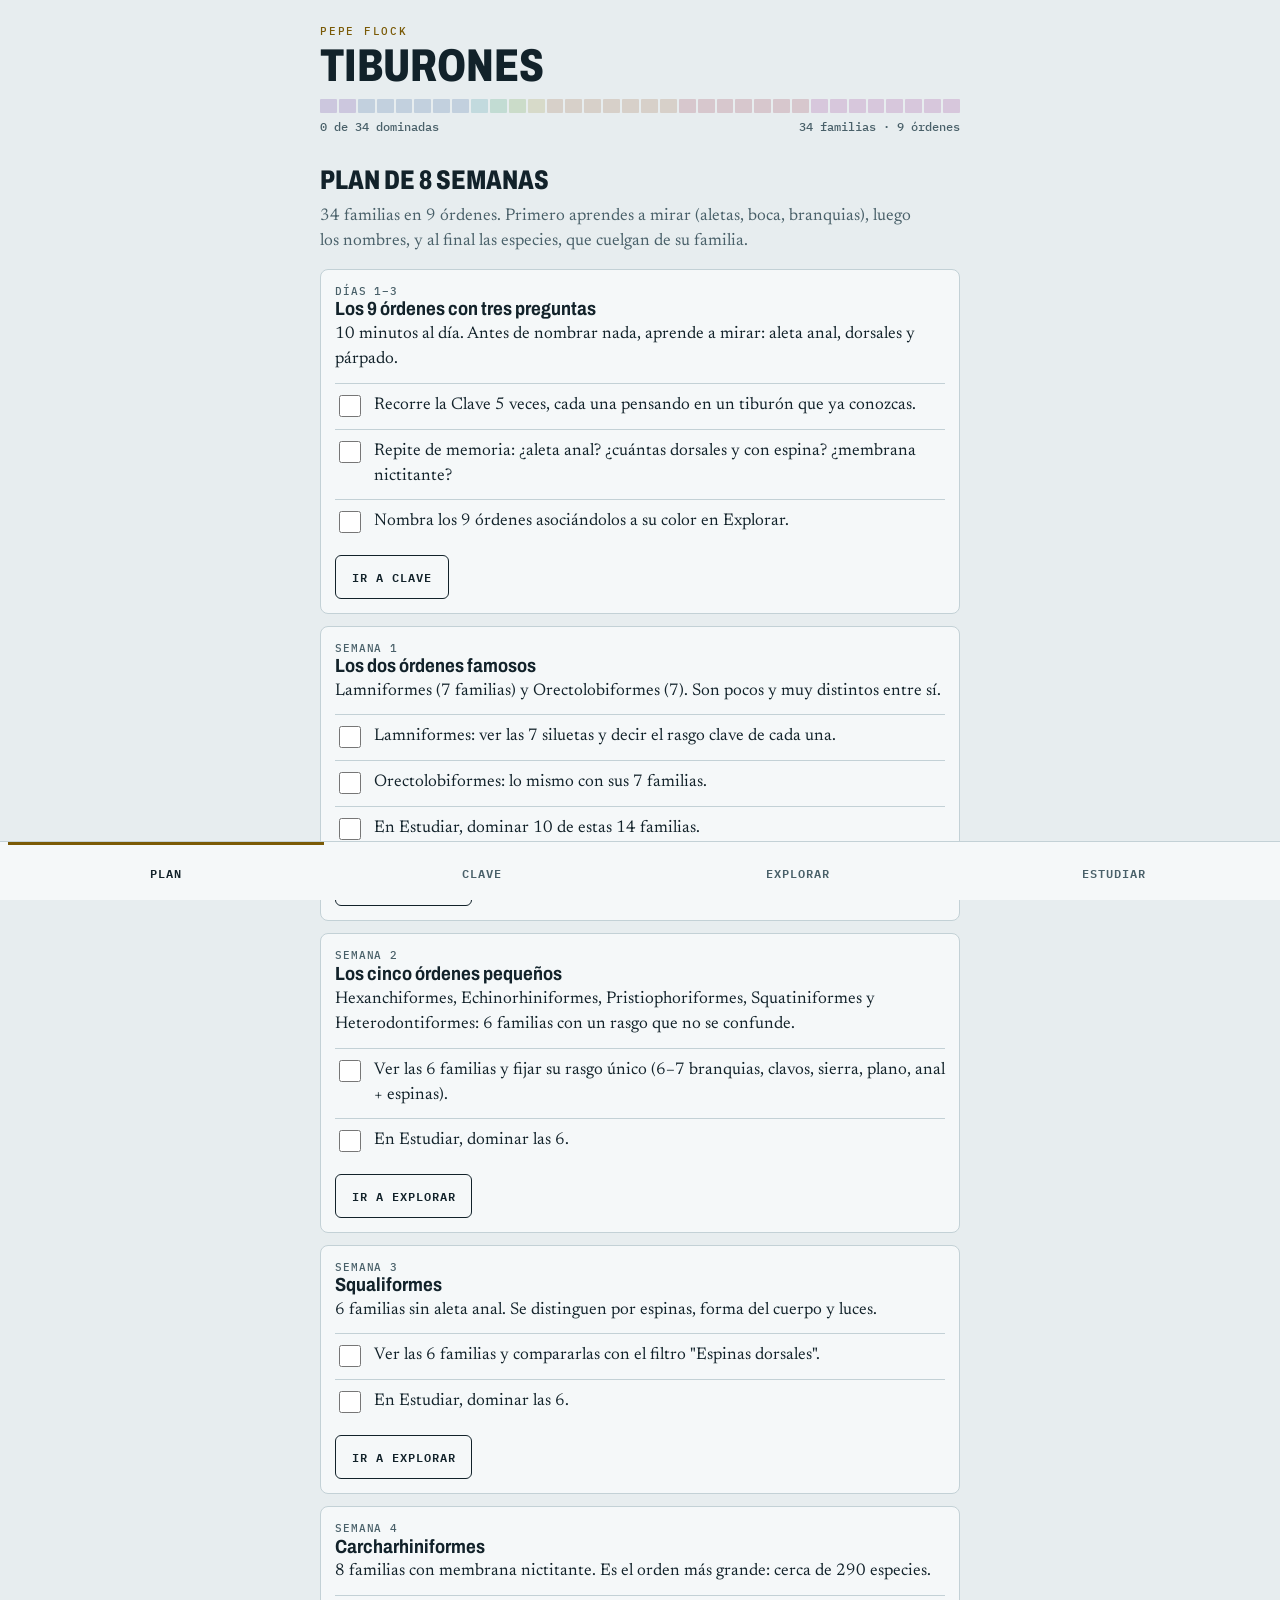
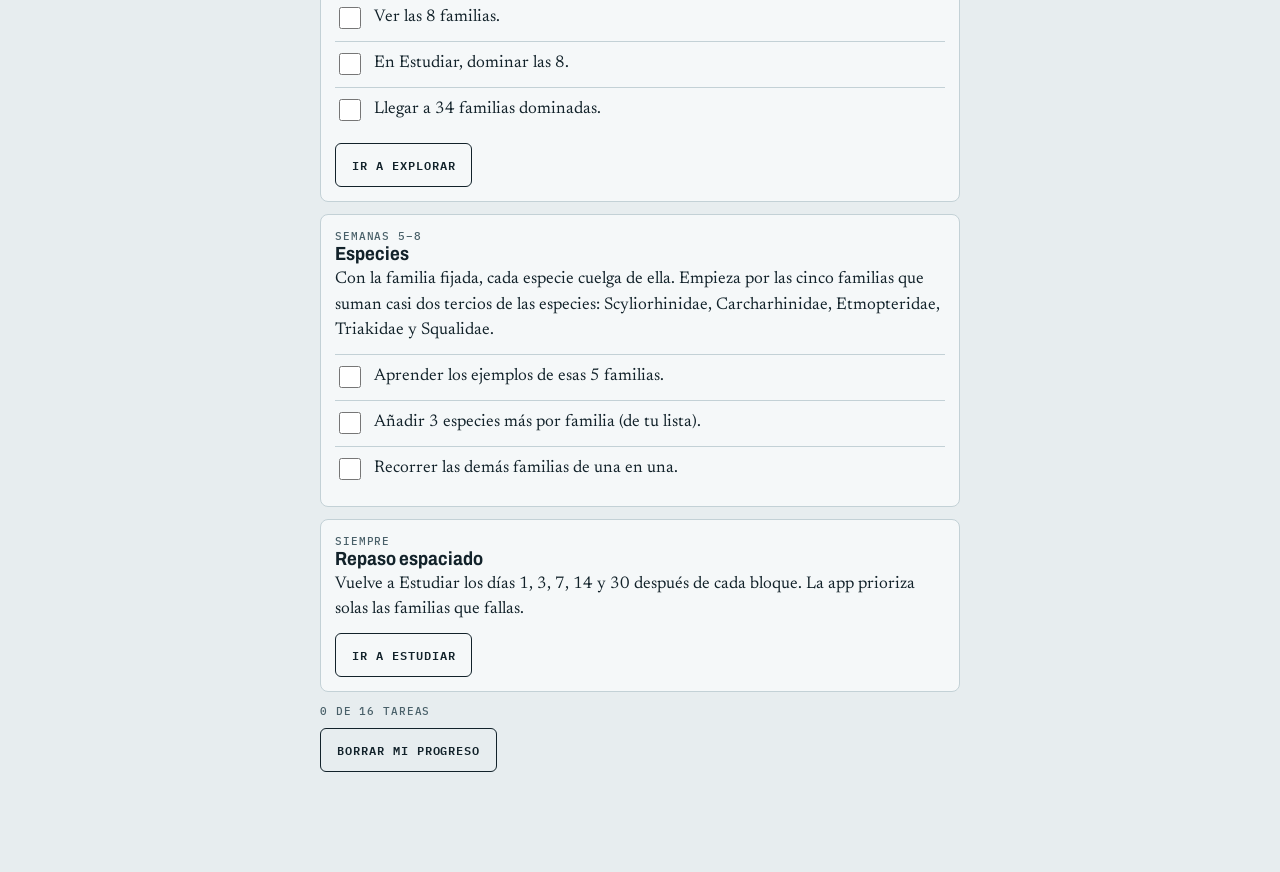
==== index.html @ b7507524 "Tiburones: estructura multiarchivo y PWA Co-Authored-By: Claude Sonnet 5.5 <noreply@anthropic.com>" ====
<!doctype html>
<html lang="es">
<head>
<meta charset="utf-8">
<meta name="viewport" content="width=device-width,initial-scale=1,viewport-fit=cover">
<meta name="theme-color" content="#12222A">
<title>Pepe Flock: Tiburones</title>
<link rel="manifest" href="manifest.webmanifest">
<link rel="icon" href="img/icon.svg" type="image/svg+xml">
<link rel="apple-touch-icon" href="img/icon.svg">
<link rel="stylesheet" href="https://fonts.googleapis.com/css2?family=Archivo:wdth,wght@75..125,600..900&family=Newsreader:ital,opsz,wght@0,6..72,400..600;1,6..72,400..600&family=IBM+Plex+Mono:wght@400;500&display=swap">
<link rel="stylesheet" href="css/app.css">
</head>
<body>
<div class="wrap">
  <header class="top">
    <div class="kick">Pepe Flock</div>
    <h1>Tiburones</h1>
    <div class="strip" id="strip" aria-hidden="true"></div>
    <div class="prog"><span id="pc"></span><span>34 familias · 9 órdenes</span></div>
  </header>
  <main>
    <section id="v-plan"></section>
    <section id="v-clave" hidden></section>
    <section id="v-explorar" hidden></section>
    <section id="v-estudiar" hidden></section>
  </main>
</div>
<nav id="tabs" aria-label="Secciones">
  <button data-v="plan">Plan</button>
  <button data-v="clave">Clave</button>
  <button data-v="explorar">Explorar</button>
  <button data-v="estudiar">Estudiar</button>
</nav>
<script src="js/data.js"></script>
<script src="js/sil.js"></script>
<script src="js/app.js"></script>
<script>if('serviceWorker' in navigator)addEventListener('load',()=>navigator.serviceWorker.register('sw.js').catch(()=>{}));</script>
</body>
</html>
---- css/app.css ----
/* Concepto: lámina de naturalista. Gris pizarra azulado, rótulos condensados de museo, dorado solo para espinas y etiquetas.
   Cada orden tiene su color: el árbol se aprende por color antes que por nombre. */
:root{
  --bg:#E7EDEF; --card:#F5F8F9; --ink:#12222A; --mute:#496069; --line:#C3D1D6;
  --gild:#7A5A06; --ok:#1B6E45; --bad:#A92E1C; --eye:#E7EDEF;
  --os:50%; --ol:40%;
  --f-disp:'Archivo','Arial Narrow',Arial,sans-serif;
  --f-body:'Newsreader',Georgia,serif;
  --f-mono:'IBM Plex Mono',ui-monospace,Menlo,monospace;
}
@media (prefers-color-scheme:dark){
  :root:not([data-theme="light"]){
    --bg:#0A1418; --card:#111E24; --ink:#E2ECEF; --mute:#8EA6AE; --line:#223941;
    --gild:#E3BC55; --ok:#5CC48C; --bad:#FF8D7A; --eye:#0A1418; --os:55%; --ol:66%; color-scheme:dark;
  }
}
:root[data-theme="dark"]{
  --bg:#0A1418; --card:#111E24; --ink:#E2ECEF; --mute:#8EA6AE; --line:#223941;
  --gild:#E3BC55; --ok:#5CC48C; --bad:#FF8D7A; --eye:#0A1418; --os:55%; --ol:66%; color-scheme:dark;
}
*{box-sizing:border-box}
body{background:var(--bg);color:var(--ink);font:17px/1.5 var(--f-body);
  padding-left:max(16px,env(safe-area-inset-left,0px));padding-right:max(16px,env(safe-area-inset-right,0px));
  padding-top:0;padding-bottom:92px}
.wrap{max-width:640px;margin-inline:auto}
.oc{--oc:hsl(var(--h) var(--os) var(--ol))}
.top{padding-block:18px 10px}
.kick{font:500 11px/1 var(--f-mono);letter-spacing:.16em;text-transform:uppercase;color:var(--gild)}
h1{font:800 46px/.92 var(--f-disp);font-stretch:75%;text-transform:uppercase;margin:8px 0 12px}
.strip{display:grid;grid-template-columns:repeat(34,1fr);gap:2px;height:14px}
.strip i{background:var(--oc);border-radius:1px}
.prog{display:flex;justify-content:space-between;gap:8px;margin-top:7px;font:500 12px/1.2 var(--f-mono);color:var(--mute)}
h2{font:800 27px/1 var(--f-disp);font-stretch:75%;text-transform:uppercase;margin:22px 0 10px;text-wrap:balance}
h3{font:700 19px/1.15 var(--f-disp);font-stretch:85%;margin:0 0 2px}
p{margin:0 0 10px}
.lede{color:var(--mute);max-width:60ch;margin:0 0 14px}
.mono{font:500 11px/1.3 var(--f-mono);letter-spacing:.08em;text-transform:uppercase;color:var(--mute)}
.la{font-style:italic;color:var(--mute)}
.card{background:var(--card);border:1px solid var(--line);border-radius:8px;padding:14px;margin-bottom:12px}
.row{display:flex;gap:8px;flex-wrap:wrap;align-items:center}
.btn{min-height:44px;padding:0 16px;border:1px solid var(--ink);background:transparent;color:var(--ink);
  font:600 12px/1 var(--f-mono);letter-spacing:.08em;text-transform:uppercase;border-radius:6px;cursor:pointer}
.btn.pri{background:var(--ink);color:var(--bg)}
.chip{min-height:38px;padding:0 11px;border:1px solid var(--line);border-radius:4px;background:transparent;color:var(--ink);
  font:500 12px/1 var(--f-mono);cursor:pointer}
.chip[aria-pressed="true"]{background:var(--ink);color:var(--bg);border-color:var(--ink)}
.tag{font:500 11px/1 var(--f-mono);padding:5px 7px;border:1px solid var(--line);border-radius:3px;color:var(--mute)}
button:focus-visible,summary:focus-visible,input:focus-visible{outline:2px solid var(--gild);outline-offset:2px}
.sil{display:block;width:100%;height:auto;--fin2:color-mix(in srgb,var(--oc) 66%,var(--ink))}
.neutral{--oc:var(--mute)}
.sw{width:100px;flex:none}
details{border-top:1px solid var(--line)}
summary{list-style:none;cursor:pointer;display:flex;gap:12px;align-items:center;min-height:56px;padding:10px 0}
summary::-webkit-details-marker{display:none}
summary::after{content:"+";margin-left:auto;font:500 20px var(--f-mono);color:var(--mute)}
details[open]>summary::after{content:"–"}
summary>div{min-width:0}
.dot{width:14px;height:14px;border-radius:2px;background:var(--oc);flex:none}
.ob{padding:0 0 10px}
.fb{padding:0 0 16px}
.fb ul{margin:8px 0;padding-left:20px}
.hook{font-style:italic;margin:8px 0}
.ej{margin:8px 0 0;padding:0;list-style:none}
.ej li{padding:3px 0}
.phase .task{display:flex;gap:10px;align-items:flex-start;min-height:44px;padding:9px 0;border-top:1px solid var(--line)}
.task input{width:22px;height:22px;flex:none;margin-top:2px;accent-color:var(--ink)}
.crumbs{display:flex;gap:6px;flex-wrap:wrap;margin:0 0 12px}
.q{font-size:20px;line-height:1.3;margin:0 0 14px}
.opt{display:block;width:100%;text-align:left;padding:12px 14px;margin-bottom:8px;border:1px solid var(--line);border-radius:6px;
  background:var(--card);color:var(--ink);font:inherit;cursor:pointer}
.opt small{display:block;color:var(--mute);font-style:italic;font-size:14px}
.opt.ok{border:2px solid var(--ok)}.opt.ok::before{content:"✓ ";color:var(--ok);font-weight:700}
.opt.bad{border:2px solid var(--bad)}.opt.bad::before{content:"✗ ";color:var(--bad);font-weight:700}
.opt:disabled{cursor:default}
.minis{display:grid;grid-template-columns:repeat(auto-fill,minmax(110px,1fr));gap:8px;margin:12px 0}
.minis figure{margin:0;font-size:13px;line-height:1.2}
.legend{display:grid;grid-template-columns:1fr 1fr;gap:6px 14px;font-size:14px;color:var(--mute);margin:6px 0 0}
nav{position:fixed;left:0;right:0;bottom:0;z-index:20;background:var(--card);border-top:1px solid var(--line);
  display:grid;grid-template-columns:repeat(4,1fr);
  padding:0 max(8px,env(safe-area-inset-right,0px)) env(safe-area-inset-bottom,0px) max(8px,env(safe-area-inset-left,0px))}
nav button{min-height:58px;border:0;border-top:3px solid transparent;background:transparent;color:var(--mute);
  font:600 12px/1 var(--f-mono);letter-spacing:.08em;text-transform:uppercase;cursor:pointer}
nav button[aria-current="page"]{color:var(--ink);border-top-color:var(--gild)}
@media (prefers-reduced-motion:no-preference){section{animation:in .18s ease-out}@keyframes in{from{opacity:.4}to{opacity:1}}}
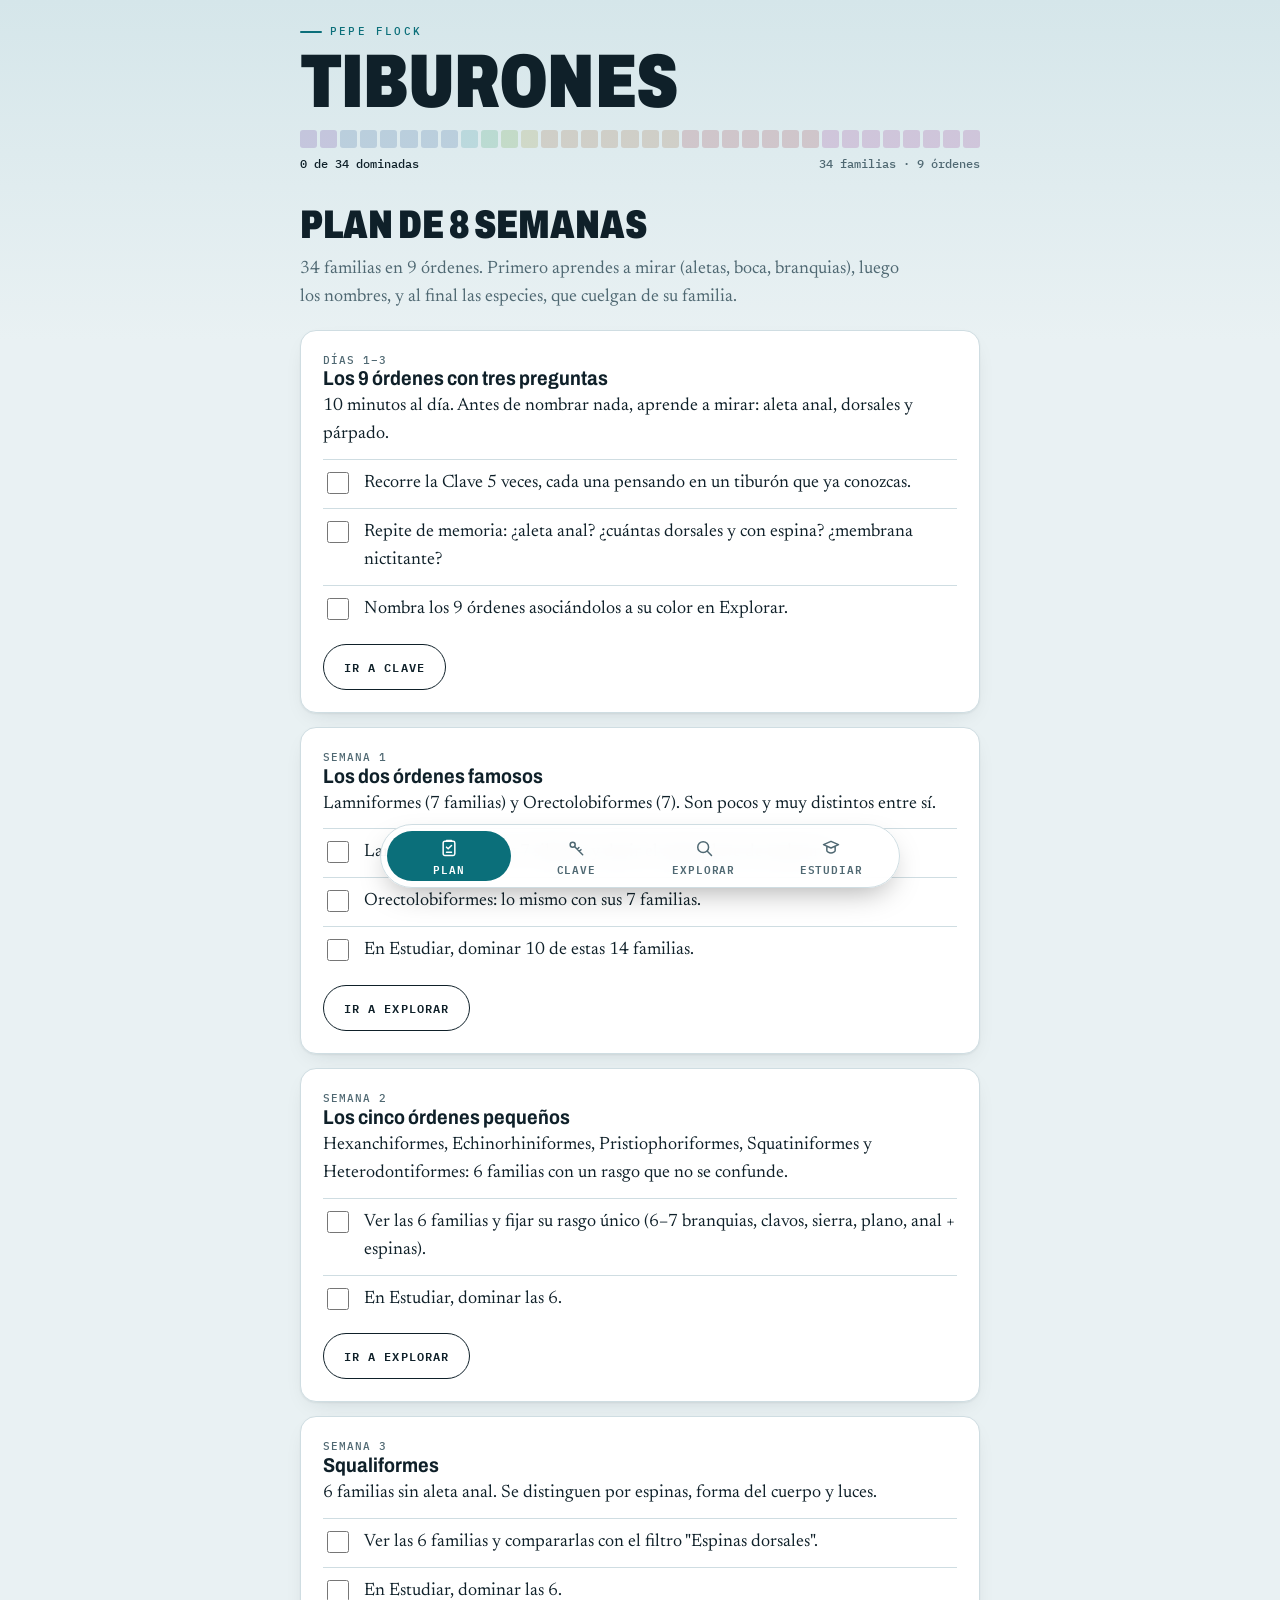
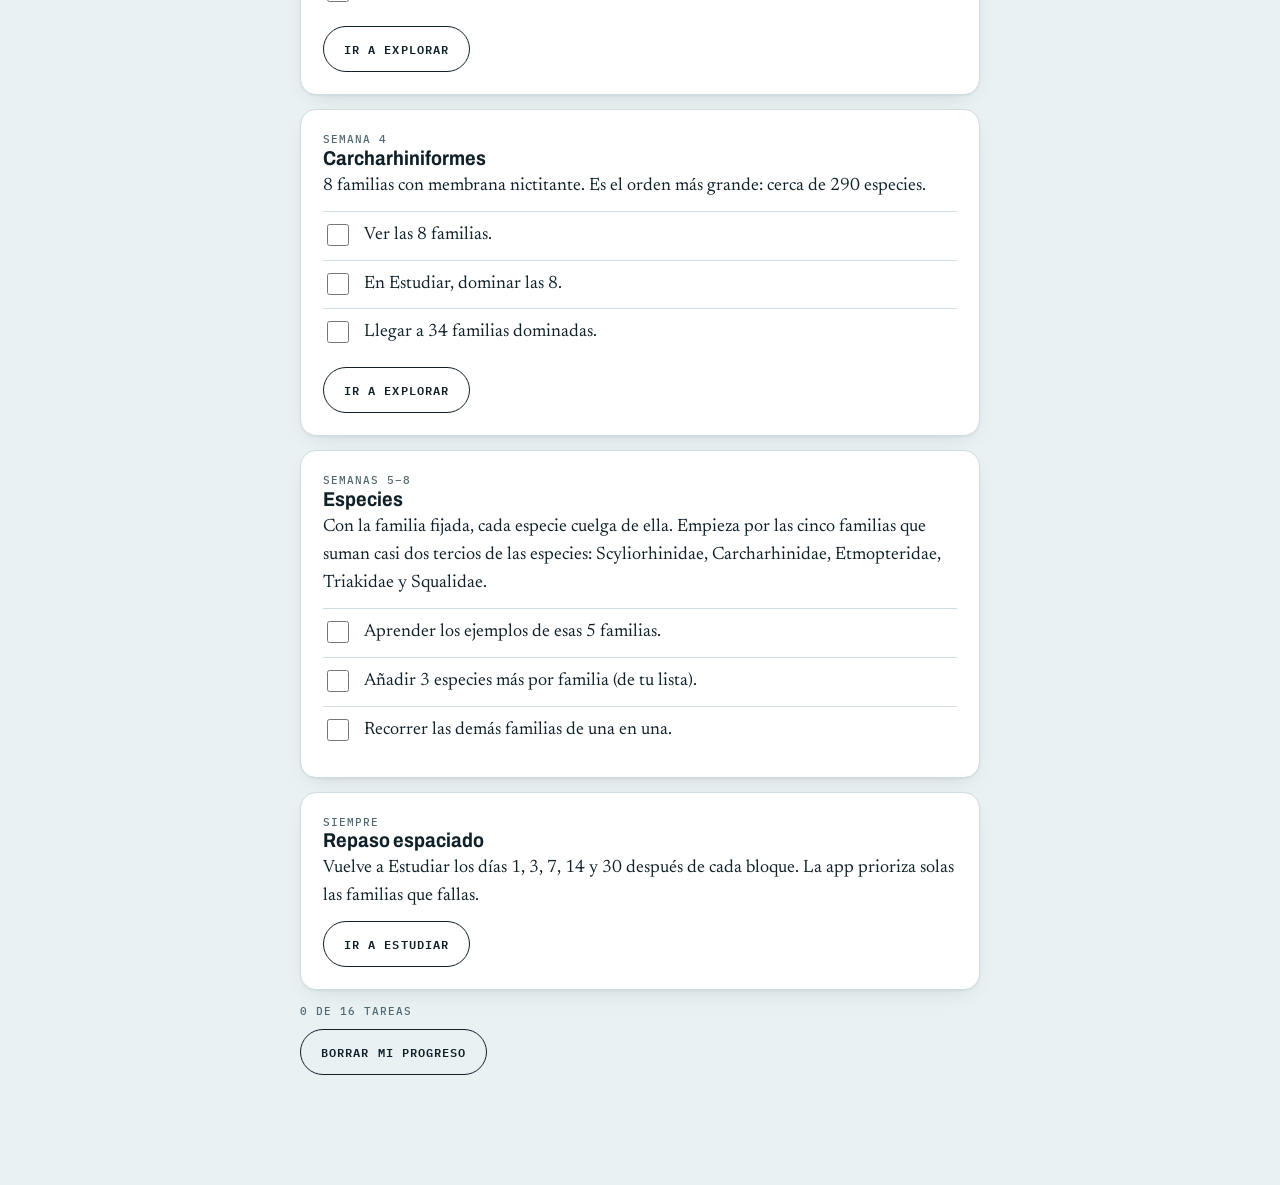
==== commit 428b9726: "Rediseño: tarjetas por orden, navegación flotante con iconos, botones redondeados Co-Authored-By: Cl" ====
--- a/index.html
+++ b/index.html
@@ -27,10 +27,10 @@
   </main>
 </div>
 <nav id="tabs" aria-label="Secciones">
-  <button data-v="plan">Plan</button>
-  <button data-v="clave">Clave</button>
-  <button data-v="explorar">Explorar</button>
-  <button data-v="estudiar">Estudiar</button>
+  <button data-v="plan"><svg viewBox="0 0 24 24" aria-hidden="true"><rect x="5" y="4" width="14" height="17" rx="2"/><path d="M9 4v-1h6v1M9 11l2 2 4-4M9 17h6"/></svg>Plan</button>
+  <button data-v="clave"><svg viewBox="0 0 24 24" aria-hidden="true"><circle cx="8" cy="8" r="3"/><path d="M10.5 10.5L20 20M16 16l2-2M13.5 13.5l2-2"/></svg>Clave</button>
+  <button data-v="explorar"><svg viewBox="0 0 24 24" aria-hidden="true"><circle cx="11" cy="11" r="6.5"/><path d="M16 16l5 5"/></svg>Explorar</button>
+  <button data-v="estudiar"><svg viewBox="0 0 24 24" aria-hidden="true"><path d="M3 8l9-4 9 4-9 4-9-4zM7 10.5V15c0 1.5 2.5 3 5 3s5-1.500 5-3v-4.500"/></svg>Estudiar</button>
 </nav>
 <script src="js/data.js"></script>
 <script src="js/sil.js"></script>
--- a/css/app.css
+++ b/css/app.css
@@ -1,84 +1,118 @@
-/* Concepto: lámina de naturalista. Gris pizarra azulado, rótulos condensados de museo, dorado solo para espinas y etiquetas.
-   Cada orden tiene su color: el árbol se aprende por color antes que por nombre. */
+/* Concepto: atlas de naturalista + zonas de profundidad del océano.
+   Cada orden tiene su color (--h): el árbol se aprende por color antes que por nombre. */
 :root{
-  --bg:#E7EDEF; --card:#F5F8F9; --ink:#12222A; --mute:#496069; --line:#C3D1D6;
-  --gild:#7A5A06; --ok:#1B6E45; --bad:#A92E1C; --eye:#E7EDEF;
-  --os:50%; --ol:40%;
+  --bg:#E9F1F3; --bg2:#D5E6EA; --card:#FFFFFF; --ink:#0F2029; --mute:#4F6872; --line:#CFDDE2;
+  --acc:#0B6F7A; --acc-ink:#FFFFFF; --gild:#8A6508; --ok:#16744A; --bad:#B0301E; --eye:#E9F1F3;
+  --shadow:0 1px 2px rgba(15,32,41,.06),0 8px 24px -12px rgba(15,32,41,.18);
+  --os:52%; --ol:40%; --r:16px;
   --f-disp:'Archivo','Arial Narrow',Arial,sans-serif;
   --f-body:'Newsreader',Georgia,serif;
   --f-mono:'IBM Plex Mono',ui-monospace,Menlo,monospace;
 }
 @media (prefers-color-scheme:dark){
   :root:not([data-theme="light"]){
-    --bg:#0A1418; --card:#111E24; --ink:#E2ECEF; --mute:#8EA6AE; --line:#223941;
-    --gild:#E3BC55; --ok:#5CC48C; --bad:#FF8D7A; --eye:#0A1418; --os:55%; --ol:66%; color-scheme:dark;
+    --bg:#06121A; --bg2:#0B2430; --card:#0F1E27; --ink:#E6F0F3; --mute:#92AAB3; --line:#1E3744;
+    --acc:#4FC3CF; --acc-ink:#04141A; --gild:#E3BC55; --ok:#5CC48C; --bad:#FF8D7A; --eye:#06121A;
+    --shadow:0 1px 0 rgba(255,255,255,.03) inset,0 10px 28px -14px rgba(0,0,0,.7); --os:58%; --ol:64%; color-scheme:dark;
   }
 }
 :root[data-theme="dark"]{
-  --bg:#0A1418; --card:#111E24; --ink:#E2ECEF; --mute:#8EA6AE; --line:#223941;
-  --gild:#E3BC55; --ok:#5CC48C; --bad:#FF8D7A; --eye:#0A1418; --os:55%; --ol:66%; color-scheme:dark;
+  --bg:#06121A; --bg2:#0B2430; --card:#0F1E27; --ink:#E6F0F3; --mute:#92AAB3; --line:#1E3744;
+  --acc:#4FC3CF; --acc-ink:#04141A; --gild:#E3BC55; --ok:#5CC48C; --bad:#FF8D7A; --eye:#06121A;
+  --shadow:0 1px 0 rgba(255,255,255,.03) inset,0 10px 28px -14px rgba(0,0,0,.7); --os:58%; --ol:64%; color-scheme:dark;
 }
 *{box-sizing:border-box}
-body{background:var(--bg);color:var(--ink);font:17px/1.5 var(--f-body);
+html{-webkit-text-size-adjust:100%}
+body{margin:0;background:var(--bg) linear-gradient(180deg,var(--bg2) 0,var(--bg) 340px) no-repeat;color:var(--ink);font:17px/1.55 var(--f-body);
   padding-left:max(16px,env(safe-area-inset-left,0px));padding-right:max(16px,env(safe-area-inset-right,0px));
-  padding-top:0;padding-bottom:92px}
-.wrap{max-width:640px;margin-inline:auto}
+  padding-top:env(safe-area-inset-top,0px);padding-bottom:110px;min-height:100vh}
+.wrap{max-width:680px;margin-inline:auto}
 .oc{--oc:hsl(var(--h) var(--os) var(--ol))}
-.top{padding-block:18px 10px}
-.kick{font:500 11px/1 var(--f-mono);letter-spacing:.16em;text-transform:uppercase;color:var(--gild)}
-h1{font:800 46px/.92 var(--f-disp);font-stretch:75%;text-transform:uppercase;margin:8px 0 12px}
-.strip{display:grid;grid-template-columns:repeat(34,1fr);gap:2px;height:14px}
-.strip i{background:var(--oc);border-radius:1px}
-.prog{display:flex;justify-content:space-between;gap:8px;margin-top:7px;font:500 12px/1.2 var(--f-mono);color:var(--mute)}
-h2{font:800 27px/1 var(--f-disp);font-stretch:75%;text-transform:uppercase;margin:22px 0 10px;text-wrap:balance}
-h3{font:700 19px/1.15 var(--f-disp);font-stretch:85%;margin:0 0 2px}
+
+/* cabecera */
+.top{padding-block:26px 8px;position:relative}
+.kick{font:500 11px/1 var(--f-mono);letter-spacing:.2em;text-transform:uppercase;color:var(--acc);display:flex;align-items:center;gap:8px}
+.kick::before{content:"";width:22px;height:2px;background:var(--acc);border-radius:2px}
+h1{font:900 clamp(48px,14vw,76px)/.86 var(--f-disp);font-stretch:75%;text-transform:uppercase;letter-spacing:-.01em;margin:12px 0 16px}
+.strip{display:grid;grid-template-columns:repeat(34,1fr);gap:3px;height:18px}
+.strip i{background:var(--oc);border-radius:3px;transition:opacity .3s}
+.prog{display:flex;justify-content:space-between;gap:8px;margin-top:9px;font:500 12px/1.2 var(--f-mono);color:var(--mute)}
+.prog span:first-child{color:var(--ink);font-weight:500}
+
+/* tipografía */
+h2{font:900 clamp(30px,8vw,40px)/.95 var(--f-disp);font-stretch:75%;text-transform:uppercase;margin:26px 0 12px;text-wrap:balance}
+h3{font:700 20px/1.15 var(--f-disp);font-stretch:88%;margin:0 0 3px}
 p{margin:0 0 10px}
-.lede{color:var(--mute);max-width:60ch;margin:0 0 14px}
-.mono{font:500 11px/1.3 var(--f-mono);letter-spacing:.08em;text-transform:uppercase;color:var(--mute)}
+.lede{color:var(--mute);max-width:60ch;margin:0 0 18px;font-size:18px}
+.mono{font:500 11px/1.35 var(--f-mono);letter-spacing:.09em;text-transform:uppercase;color:var(--mute)}
 .la{font-style:italic;color:var(--mute)}
-.card{background:var(--card);border:1px solid var(--line);border-radius:8px;padding:14px;margin-bottom:12px}
-.row{display:flex;gap:8px;flex-wrap:wrap;align-items:center}
-.btn{min-height:44px;padding:0 16px;border:1px solid var(--ink);background:transparent;color:var(--ink);
-  font:600 12px/1 var(--f-mono);letter-spacing:.08em;text-transform:uppercase;border-radius:6px;cursor:pointer}
-.btn.pri{background:var(--ink);color:var(--bg)}
-.chip{min-height:38px;padding:0 11px;border:1px solid var(--line);border-radius:4px;background:transparent;color:var(--ink);
-  font:500 12px/1 var(--f-mono);cursor:pointer}
-.chip[aria-pressed="true"]{background:var(--ink);color:var(--bg);border-color:var(--ink)}
-.tag{font:500 11px/1 var(--f-mono);padding:5px 7px;border:1px solid var(--line);border-radius:3px;color:var(--mute)}
-button:focus-visible,summary:focus-visible,input:focus-visible{outline:2px solid var(--gild);outline-offset:2px}
+
+/* tarjetas */
+.card{background:var(--card);border:1px solid var(--line);border-radius:var(--r);padding:18px;margin-bottom:14px;box-shadow:var(--shadow)}
+.card.oc{border-left:6px solid var(--oc)}
+.row{display:flex;gap:10px;flex-wrap:wrap;align-items:center}
+
+/* botones */
+.btn{min-height:46px;padding:0 20px;border:1.5px solid var(--ink);background:transparent;color:var(--ink);
+  font:600 12px/1 var(--f-mono);letter-spacing:.09em;text-transform:uppercase;border-radius:999px;cursor:pointer;transition:transform .12s,background .15s}
+.btn:active{transform:scale(.97)}
+.btn.pri{background:var(--acc);color:var(--acc-ink);border-color:var(--acc)}
+.chip{min-height:40px;padding:0 14px;border:1px solid var(--line);border-radius:999px;background:var(--card);color:var(--ink);
+  font:500 12px/1 var(--f-mono);cursor:pointer;transition:background .15s}
+.chip[aria-pressed="true"]{background:var(--acc);color:var(--acc-ink);border-color:var(--acc)}
+.tag{font:500 11px/1 var(--f-mono);padding:6px 10px;border:1px solid var(--line);border-radius:999px;background:var(--card);color:var(--mute)}
+button:focus-visible,summary:focus-visible,input:focus-visible{outline:2px solid var(--acc);outline-offset:3px}
+
+/* siluetas */
 .sil{display:block;width:100%;height:auto;--fin2:color-mix(in srgb,var(--oc) 66%,var(--ink))}
 .neutral{--oc:var(--mute)}
-.sw{width:100px;flex:none}
-details{border-top:1px solid var(--line)}
-summary{list-style:none;cursor:pointer;display:flex;gap:12px;align-items:center;min-height:56px;padding:10px 0}
+.sw{width:112px;flex:none;padding:8px 6px;border-radius:12px;background:color-mix(in srgb,var(--oc) 14%,var(--card))}
+
+/* acordeones */
+details{background:var(--card);border:1px solid var(--line);border-left:6px solid var(--oc);border-radius:var(--r);margin-bottom:10px;padding:0 14px;box-shadow:var(--shadow)}
+details details{box-shadow:none;border:0;border-top:1px solid var(--line);border-radius:0;border-left:0;margin:0;padding:0;background:transparent}
+summary{list-style:none;cursor:pointer;display:flex;gap:14px;align-items:center;min-height:64px;padding:12px 0}
 summary::-webkit-details-marker{display:none}
-summary::after{content:"+";margin-left:auto;font:500 20px var(--f-mono);color:var(--mute)}
+summary::after{content:"+";margin-left:auto;font:500 24px var(--f-mono);color:var(--acc);padding-left:6px}
 details[open]>summary::after{content:"–"}
 summary>div{min-width:0}
-.dot{width:14px;height:14px;border-radius:2px;background:var(--oc);flex:none}
-.ob{padding:0 0 10px}
-.fb{padding:0 0 16px}
+.dot{width:16px;height:16px;border-radius:50%;background:var(--oc);flex:none}
+.ob{padding:0 0 12px}
+.fb{padding:0 0 18px}
 .fb ul{margin:8px 0;padding-left:20px}
-.hook{font-style:italic;margin:8px 0}
-.ej{margin:8px 0 0;padding:0;list-style:none}
-.ej li{padding:3px 0}
-.phase .task{display:flex;gap:10px;align-items:flex-start;min-height:44px;padding:9px 0;border-top:1px solid var(--line)}
-.task input{width:22px;height:22px;flex:none;margin-top:2px;accent-color:var(--ink)}
-.crumbs{display:flex;gap:6px;flex-wrap:wrap;margin:0 0 12px}
-.q{font-size:20px;line-height:1.3;margin:0 0 14px}
-.opt{display:block;width:100%;text-align:left;padding:12px 14px;margin-bottom:8px;border:1px solid var(--line);border-radius:6px;
-  background:var(--card);color:var(--ink);font:inherit;cursor:pointer}
-.opt small{display:block;color:var(--mute);font-style:italic;font-size:14px}
-.opt.ok{border:2px solid var(--ok)}.opt.ok::before{content:"✓ ";color:var(--ok);font-weight:700}
-.opt.bad{border:2px solid var(--bad)}.opt.bad::before{content:"✗ ";color:var(--bad);font-weight:700}
+.fb li::marker{color:var(--oc)}
+.hook{font-style:italic;margin:10px 0;padding:10px 14px;border-left:3px solid var(--gild);background:color-mix(in srgb,var(--gild) 10%,transparent);border-radius:0 10px 10px 0}
+.ej{margin:8px 0 0;padding:0!important;list-style:none}
+.ej li{padding:5px 0;border-top:1px dashed var(--line)}
+
+/* plan */
+.phase .task{display:flex;gap:12px;align-items:flex-start;min-height:46px;padding:10px 0;border-top:1px solid var(--line);cursor:pointer}
+.task input{width:22px;height:22px;flex:none;margin-top:2px;accent-color:var(--acc)}
+.crumbs{display:flex;gap:6px;flex-wrap:wrap;margin:0 0 14px}
+
+/* quiz */
+.q{font-size:22px;line-height:1.3;margin:0 0 16px}
+.opt{display:block;width:100%;text-align:left;padding:14px 16px;margin-bottom:10px;border:1.5px solid var(--line);border-radius:14px;
+  background:var(--card);color:var(--ink);font:inherit;font-weight:500;cursor:pointer;transition:border-color .15s,transform .1s}
+.opt:hover:not(:disabled){border-color:var(--acc)}
+.opt:active:not(:disabled){transform:scale(.99)}
+.opt small{display:block;color:var(--mute);font-style:italic;font-size:14px;font-weight:400}
+.opt.ok{border:2px solid var(--ok);background:color-mix(in srgb,var(--ok) 10%,var(--card))}.opt.ok::before{content:"✓ ";color:var(--ok);font-weight:700}
+.opt.bad{border:2px solid var(--bad);background:color-mix(in srgb,var(--bad) 10%,var(--card))}.opt.bad::before{content:"✗ ";color:var(--bad);font-weight:700}
 .opt:disabled{cursor:default}
-.minis{display:grid;grid-template-columns:repeat(auto-fill,minmax(110px,1fr));gap:8px;margin:12px 0}
-.minis figure{margin:0;font-size:13px;line-height:1.2}
+.minis{display:grid;grid-template-columns:repeat(auto-fill,minmax(120px,1fr));gap:10px;margin:14px 0}
+.minis figure{margin:0;font-size:13px;line-height:1.2;padding:8px;border-radius:12px;background:color-mix(in srgb,var(--oc) 12%,var(--card))}
+.minis figcaption{margin-top:4px;font-weight:500}
 .legend{display:grid;grid-template-columns:1fr 1fr;gap:6px 14px;font-size:14px;color:var(--mute);margin:6px 0 0}
-nav{position:fixed;left:0;right:0;bottom:0;z-index:20;background:var(--card);border-top:1px solid var(--line);
-  display:grid;grid-template-columns:repeat(4,1fr);
-  padding:0 max(8px,env(safe-area-inset-right,0px)) env(safe-area-inset-bottom,0px) max(8px,env(safe-area-inset-left,0px))}
-nav button{min-height:58px;border:0;border-top:3px solid transparent;background:transparent;color:var(--mute);
-  font:600 12px/1 var(--f-mono);letter-spacing:.08em;text-transform:uppercase;cursor:pointer}
-nav button[aria-current="page"]{color:var(--ink);border-top-color:var(--gild)}
-@media (prefers-reduced-motion:no-preference){section{animation:in .18s ease-out}@keyframes in{from{opacity:.4}to{opacity:1}}}
+
+/* navegación inferior flotante */
+nav{position:fixed;left:50%;transform:translateX(-50%);bottom:max(12px,env(safe-area-inset-bottom,0px));z-index:20;width:min(calc(100% - 24px),520px);
+  background:color-mix(in srgb,var(--card) 88%,transparent);backdrop-filter:blur(14px);-webkit-backdrop-filter:blur(14px);
+  border:1px solid var(--line);border-radius:999px;box-shadow:0 12px 30px -10px rgba(0,0,0,.35);
+  display:grid;grid-template-columns:repeat(4,1fr);padding:6px;gap:4px}
+nav button{min-height:50px;border:0;border-radius:999px;background:transparent;color:var(--mute);
+  font:600 11px/1 var(--f-mono);letter-spacing:.08em;text-transform:uppercase;cursor:pointer;display:flex;flex-direction:column;align-items:center;justify-content:center;gap:5px}
+nav button svg{width:20px;height:20px;stroke:currentColor;fill:none;stroke-width:1.8;stroke-linecap:round;stroke-linejoin:round}
+nav button[aria-current="page"]{color:var(--acc-ink);background:var(--acc)}
+@media (min-width:760px){body{font-size:18px}.card{padding:22px}}
+@media (prefers-reduced-motion:no-preference){section{animation:in .22s ease-out}@keyframes in{from{opacity:.3;transform:translateY(6px)}to{opacity:1;transform:none}}}
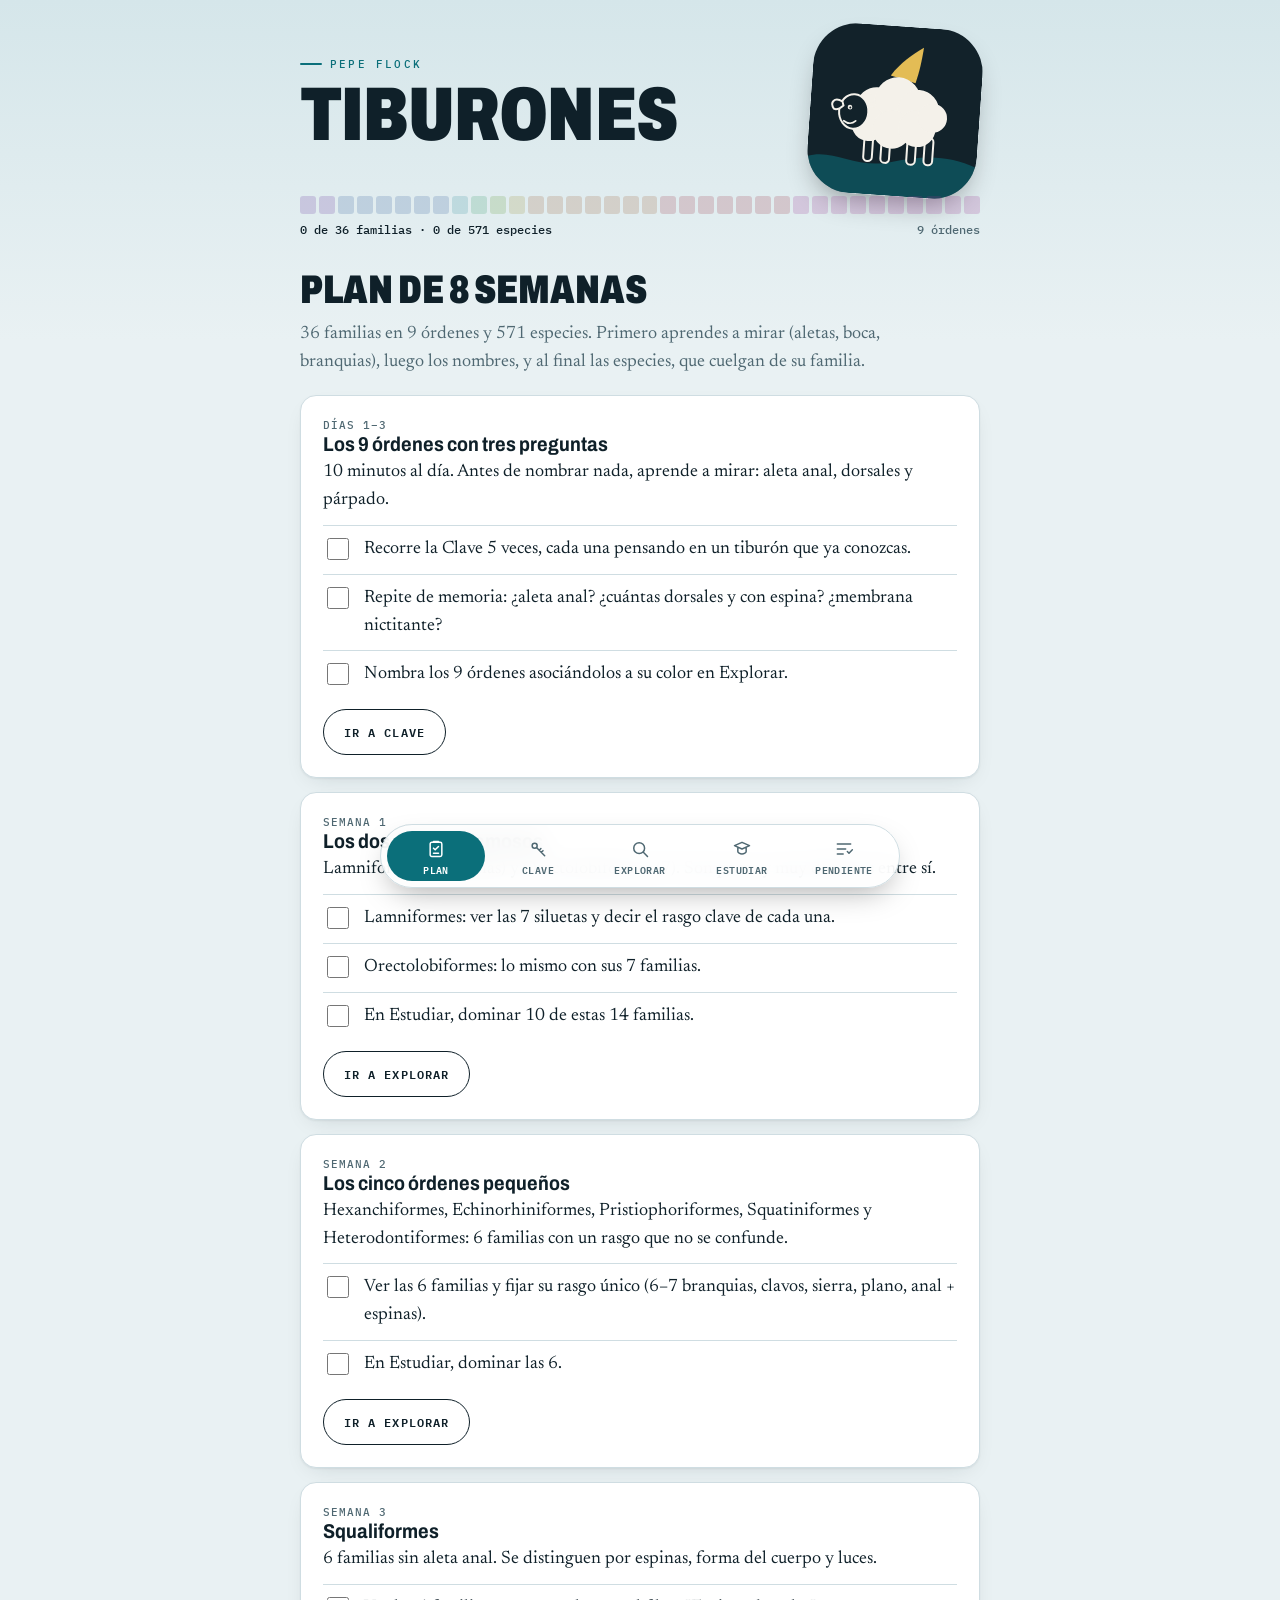
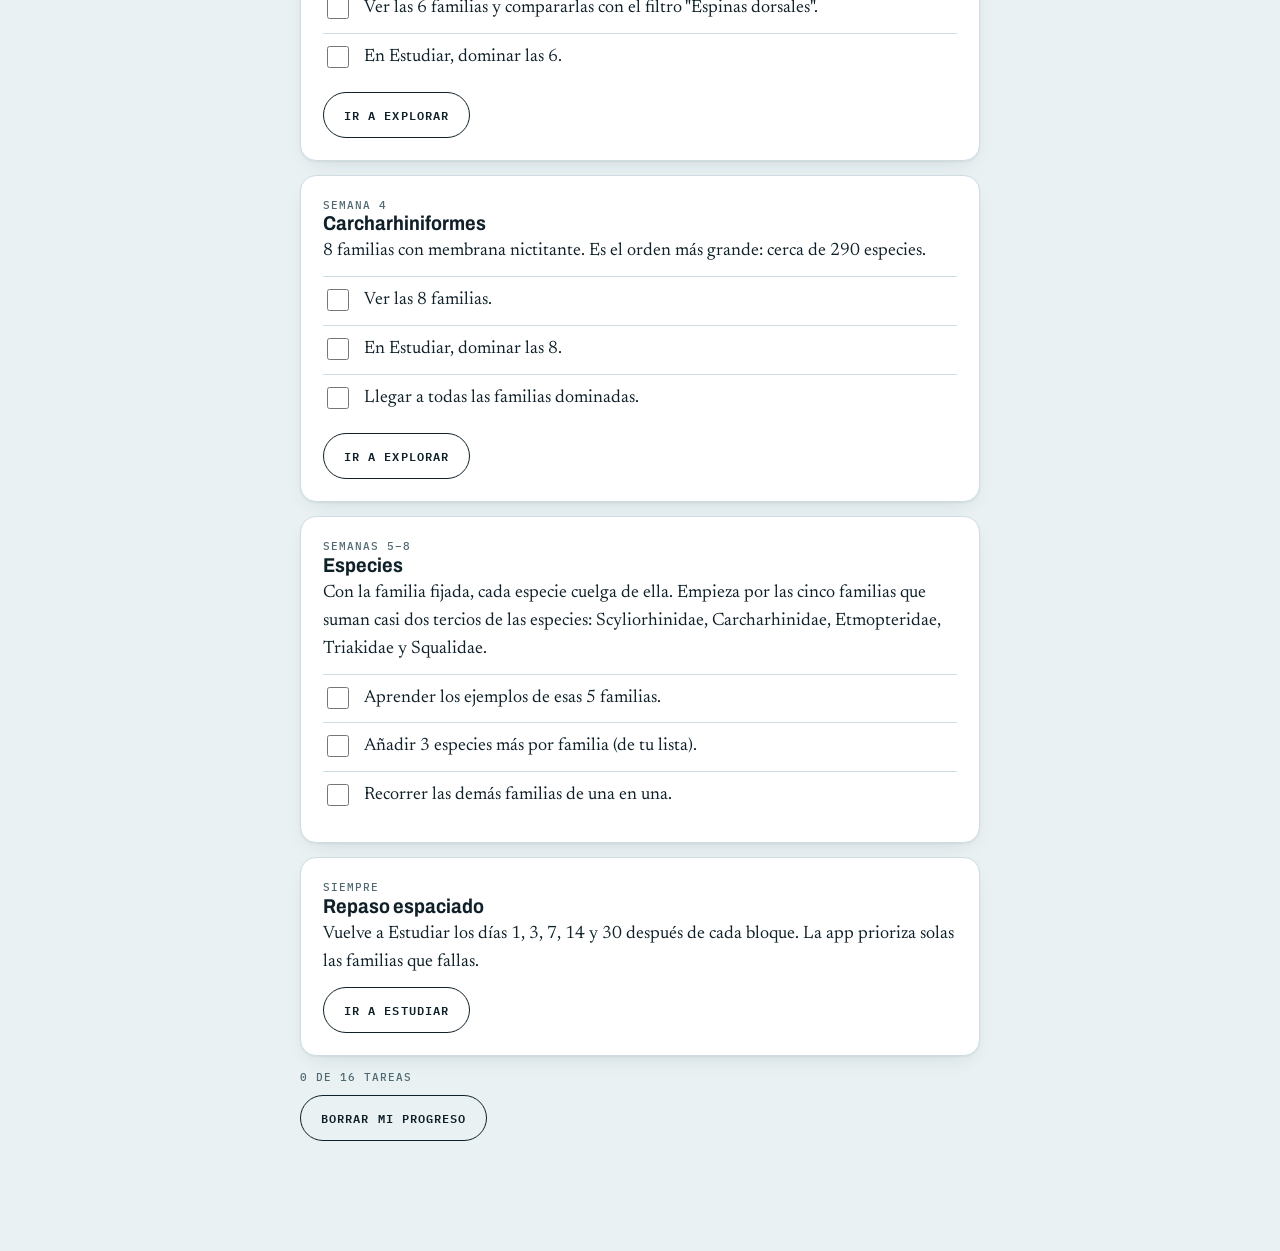
==== commit 3e6141c2: "Dataset de 571 especies con fotos libres, partes con fotos reales, logo de oveja Co-Authored-By: Cla" ====
--- a/index.html
+++ b/index.html
@@ -7,23 +7,24 @@
 <title>Pepe Flock: Tiburones</title>
 <link rel="manifest" href="manifest.webmanifest">
 <link rel="icon" href="img/icon.svg" type="image/svg+xml">
-<link rel="apple-touch-icon" href="img/icon.svg">
+<link rel="apple-touch-icon" href="img/icon-180.png">
 <link rel="stylesheet" href="https://fonts.googleapis.com/css2?family=Archivo:wdth,wght@75..125,600..900&family=Newsreader:ital,opsz,wght@0,6..72,400..600;1,6..72,400..600&family=IBM+Plex+Mono:wght@400;500&display=swap">
 <link rel="stylesheet" href="css/app.css">
 </head>
 <body>
 <div class="wrap">
   <header class="top">
-    <div class="kick">Pepe Flock</div>
-    <h1>Tiburones</h1>
+    <div class="hero"><div><div class="kick">Pepe Flock</div>
+    <h1>Tiburones</h1></div><img class="logo" src="img/icon.svg" alt="Logo de Pepe Flock: una oveja con aleta de tiburón" width="160" height="160"></div>
     <div class="strip" id="strip" aria-hidden="true"></div>
-    <div class="prog"><span id="pc"></span><span>34 familias · 9 órdenes</span></div>
+    <div class="prog"><span id="pc"></span><span id="pt"></span></div>
   </header>
   <main>
     <section id="v-plan"></section>
     <section id="v-clave" hidden></section>
     <section id="v-explorar" hidden></section>
     <section id="v-estudiar" hidden></section>
+    <section id="v-pendiente" hidden></section>
   </main>
 </div>
 <nav id="tabs" aria-label="Secciones">
@@ -31,6 +32,7 @@
   <button data-v="clave"><svg viewBox="0 0 24 24" aria-hidden="true"><circle cx="8" cy="8" r="3"/><path d="M10.5 10.5L20 20M16 16l2-2M13.5 13.5l2-2"/></svg>Clave</button>
   <button data-v="explorar"><svg viewBox="0 0 24 24" aria-hidden="true"><circle cx="11" cy="11" r="6.5"/><path d="M16 16l5 5"/></svg>Explorar</button>
   <button data-v="estudiar"><svg viewBox="0 0 24 24" aria-hidden="true"><path d="M3 8l9-4 9 4-9 4-9-4zM7 10.5V15c0 1.5 2.5 3 5 3s5-1.500 5-3v-4.500"/></svg>Estudiar</button>
+  <button data-v="pendiente"><svg viewBox="0 0 24 24" aria-hidden="true"><path d="M4 6h16M4 12h10M4 18h7"/><path d="M16 15l2 2 4-4"/></svg>Pendiente</button>
 </nav>
 <script src="js/data.js"></script>
 <script src="js/sil.js"></script>
--- a/css/app.css
+++ b/css/app.css
@@ -116,3 +116,30 @@
 nav button[aria-current="page"]{color:var(--acc-ink);background:var(--acc)}
 @media (min-width:760px){body{font-size:18px}.card{padding:22px}}
 @media (prefers-reduced-motion:no-preference){section{animation:in .22s ease-out}@keyframes in{from{opacity:.3;transform:translateY(6px)}to{opacity:1;transform:none}}}
+
+/* especies */
+nav{grid-template-columns:repeat(5,1fr)}
+nav button{font-size:10px;letter-spacing:.04em}
+.search{width:100%;min-height:48px;padding:0 16px;margin:0 0 12px;border:1.5px solid var(--line);border-radius:999px;background:var(--card);color:var(--ink);font:500 15px var(--f-body)}
+.sp{display:flex;gap:10px;align-items:center;padding:8px 0;border-top:1px dashed var(--line)}
+.spk{display:flex;align-items:center;min-width:34px;min-height:44px;justify-content:center}
+.spk input{width:20px;height:20px;accent-color:var(--acc)}
+.ph{width:72px;height:52px;object-fit:cover;border-radius:8px;flex:none;background:var(--line)}
+.spt{min-width:0;font-size:15px;line-height:1.3}
+.gen{margin-top:12px}
+.big{display:block;width:100%;max-height:300px;object-fit:cover;border-radius:12px;margin:0 0 14px;background:var(--line)}
+.iu{padding:3px 6px;font-size:10px}
+.iu-CR,.iu-EN{color:var(--bad);border-color:var(--bad)}.iu-VU{color:var(--gild);border-color:var(--gild)}.iu-LC{color:var(--ok);border-color:var(--ok)}
+.cr{font:400 10px/1.2 var(--f-mono);color:var(--mute);text-decoration:none;border-bottom:1px dotted var(--mute)}
+a{color:var(--acc)}
+
+.part{margin:0 0 14px;border:1px solid var(--line);border-radius:14px;overflow:hidden;background:var(--card)}
+.part img{display:block;width:100%;max-height:320px;object-fit:cover;background:var(--line)}
+.part figcaption{padding:12px 14px;font-size:15px;line-height:1.4}
+.card .part{box-shadow:none}
+.shots{display:grid;grid-template-columns:repeat(auto-fit,minmax(110px,1fr));gap:8px;margin:0 0 12px}
+.shots figure{margin:0;font-size:12px;line-height:1.2}
+.shots img{display:block;width:100%;height:90px;object-fit:cover;border-radius:10px;background:var(--line)}
+
+.hero{display:flex;align-items:center;justify-content:space-between;gap:14px}
+.logo{width:clamp(110px,32vw,170px);height:auto;flex:none;border-radius:26%;box-shadow:0 14px 30px -12px rgba(0,0,0,.45);transform:rotate(4deg)}
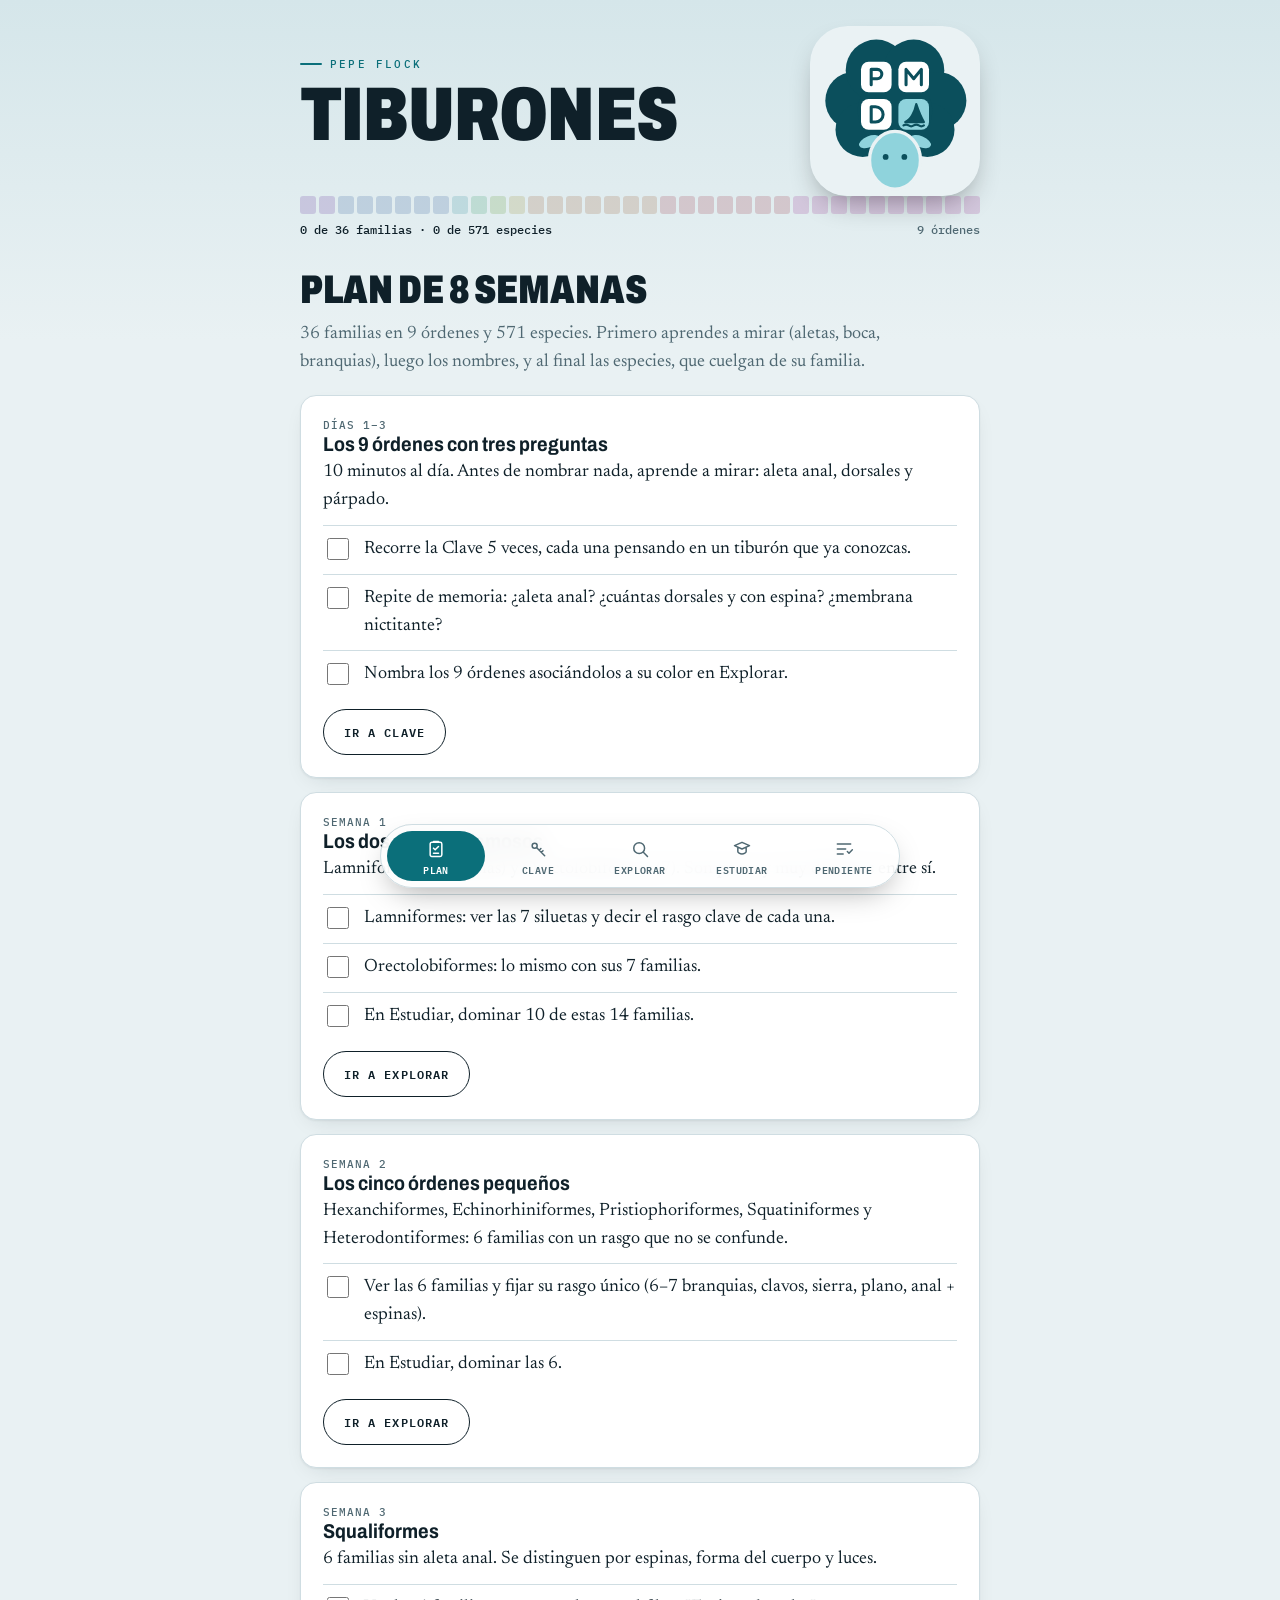
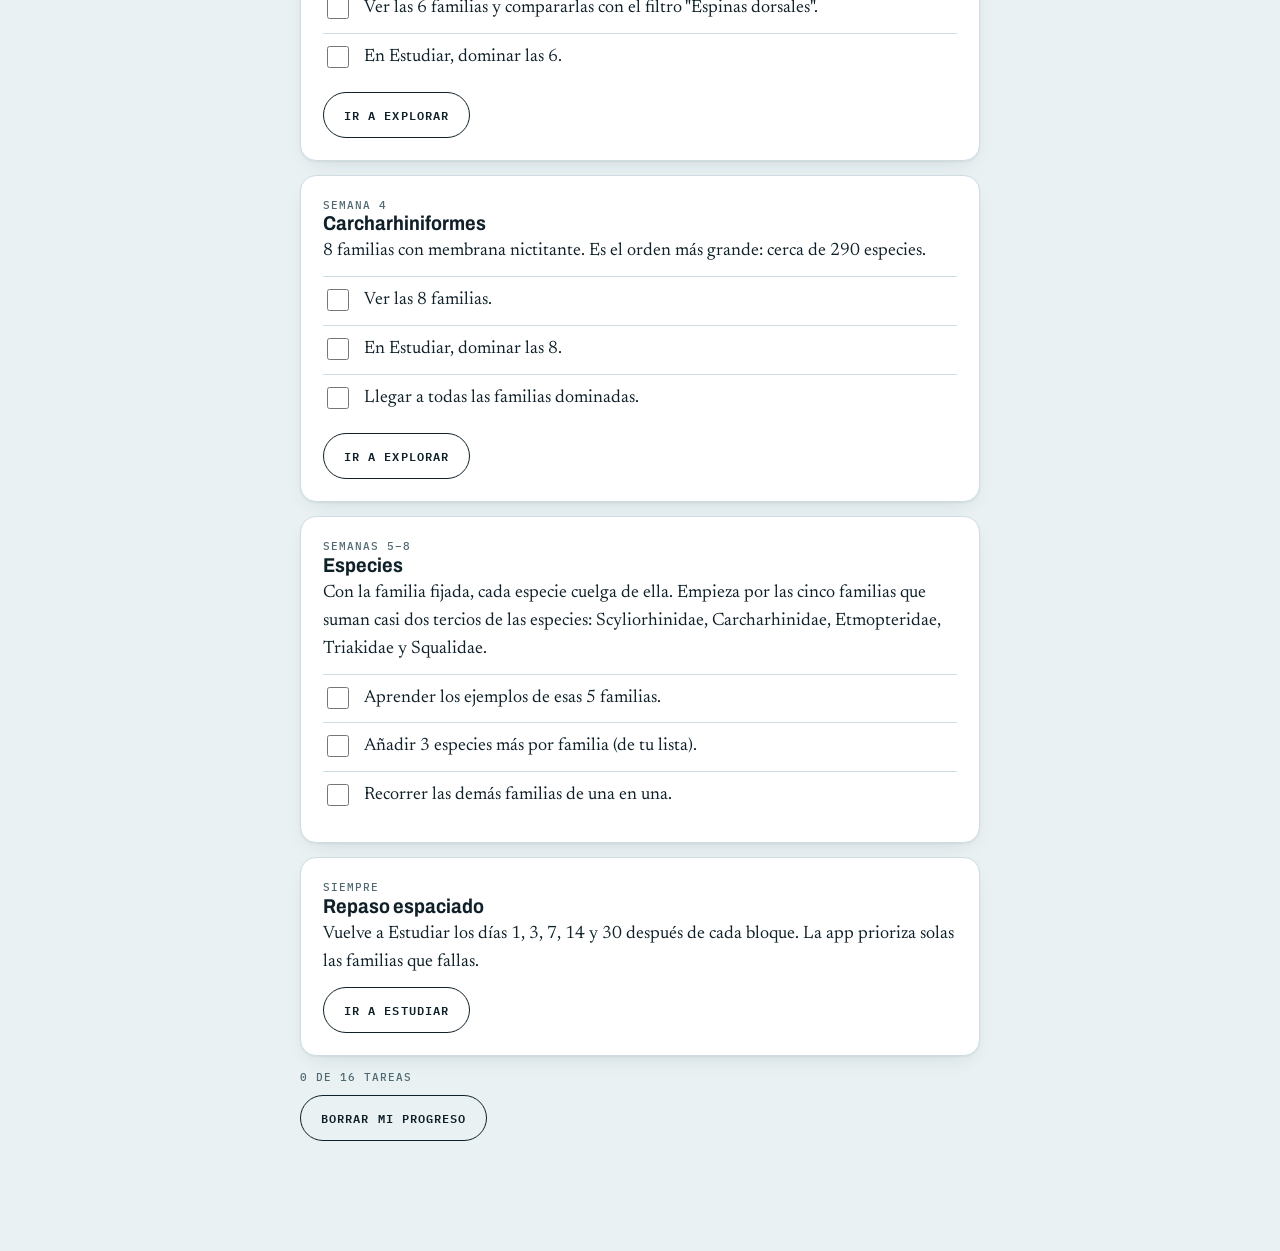
==== commit 4a81ce80: "Logo PMD con aleta de tiburón, modos visuales con niveles, más fotos de especies Co-Authored-By: Cla" ====
--- a/index.html
+++ b/index.html
@@ -15,7 +15,7 @@
 <div class="wrap">
   <header class="top">
     <div class="hero"><div><div class="kick">Pepe Flock</div>
-    <h1>Tiburones</h1></div><img class="logo" src="img/icon.svg" alt="Logo de Pepe Flock: una oveja con aleta de tiburón" width="160" height="160"></div>
+    <h1>Tiburones</h1></div><img class="logo" src="img/icon.svg" alt="Logo Pepe Flock: oveja PMD con aleta de tiburón" width="160" height="160"></div>
     <div class="strip" id="strip" aria-hidden="true"></div>
     <div class="prog"><span id="pc"></span><span id="pt"></span></div>
   </header>
--- a/css/app.css
+++ b/css/app.css
@@ -142,4 +142,15 @@
 .shots img{display:block;width:100%;height:90px;object-fit:cover;border-radius:10px;background:var(--line)}
 
 .hero{display:flex;align-items:center;justify-content:space-between;gap:14px}
-.logo{width:clamp(110px,32vw,170px);height:auto;flex:none;border-radius:26%;box-shadow:0 14px 30px -12px rgba(0,0,0,.45);transform:rotate(4deg)}
+.logo{width:clamp(110px,32vw,170px);height:auto;flex:none;border-radius:22%;box-shadow:0 14px 30px -12px rgba(0,0,0,.45)}
+
+/* aprendizaje visual */
+.pgrid{display:grid;grid-template-columns:1fr 1fr;gap:10px;margin-bottom:6px}
+.popt{padding:0;border:2.5px solid var(--line);border-radius:14px;background:var(--card);overflow:hidden;cursor:pointer;text-align:left;color:var(--ink);font:inherit;transition:transform .1s,border-color .15s}
+.popt:active:not(:disabled){transform:scale(.98)}
+.popt img{display:block;width:100%;aspect-ratio:4/3;object-fit:cover;background:var(--line)}
+.popt span{display:block;padding:8px 10px;font-size:14px;font-weight:600;line-height:1.2}
+.popt small{display:block;font-weight:400;font-style:italic;color:var(--mute)}
+.popt.ok{border-color:var(--ok)}.popt.bad{border-color:var(--bad);opacity:.85}
+.popt:disabled{cursor:default}
+.ph{width:92px;height:68px}
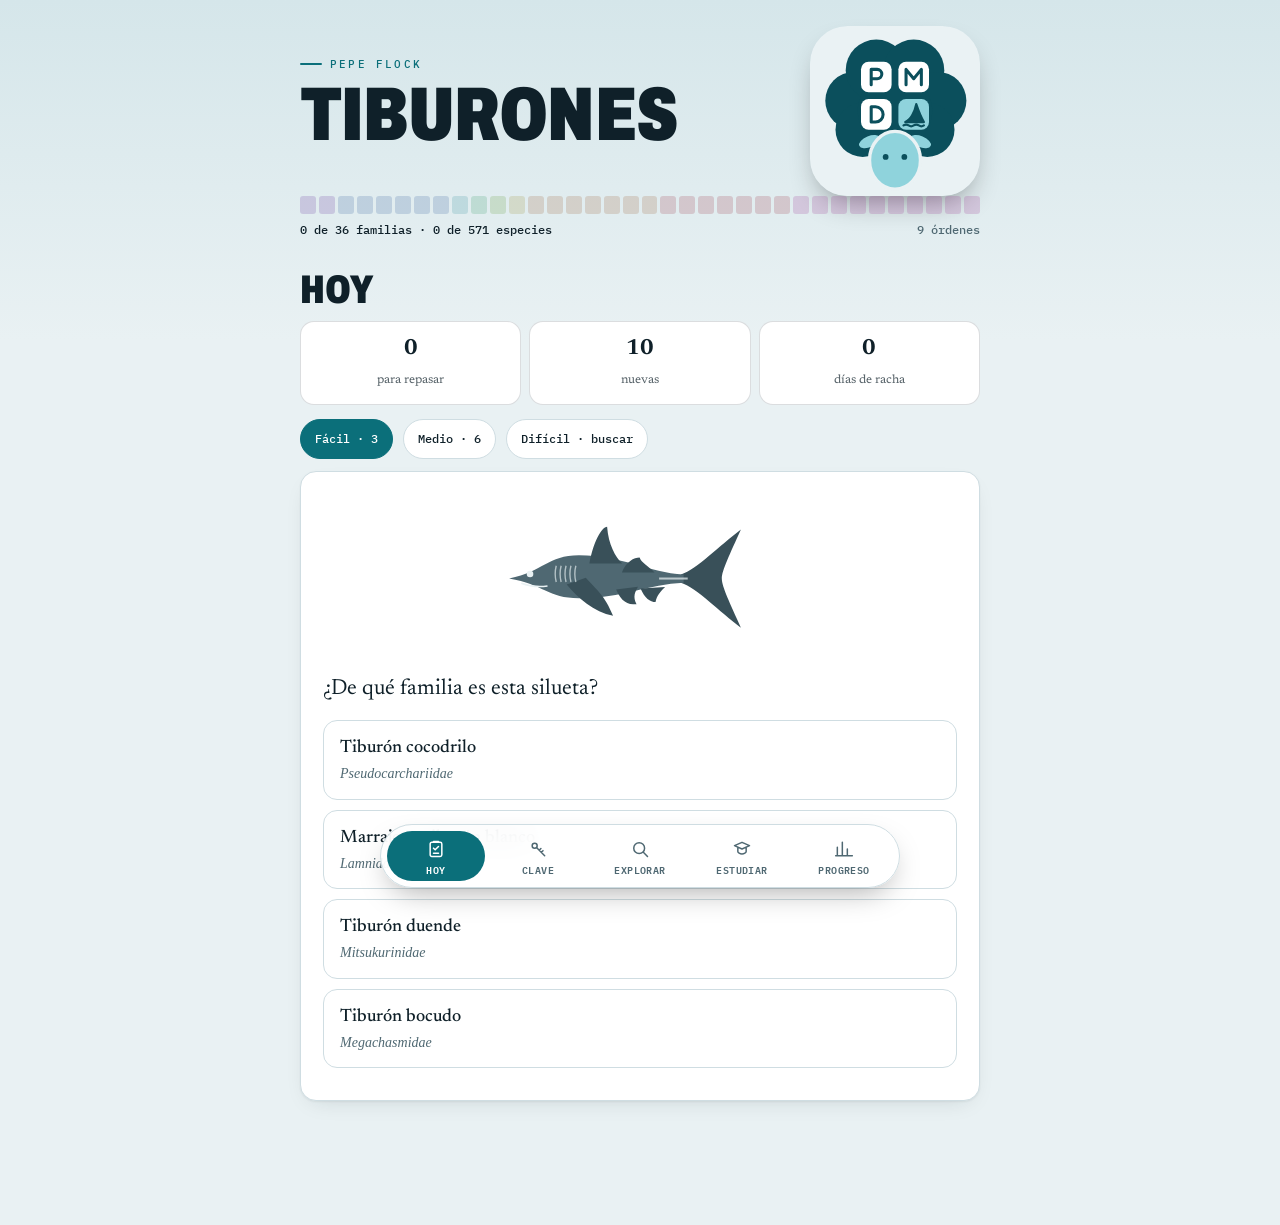
==== commit bb7e75f8: "Repaso espaciado con fechas, pestaña Hoy, géneros, ficha, comparador y panel de progreso; nombres ci" ====
--- a/index.html
+++ b/index.html
@@ -20,23 +20,24 @@
     <div class="prog"><span id="pc"></span><span id="pt"></span></div>
   </header>
   <main>
-    <section id="v-plan"></section>
+    <section id="v-hoy"></section>
+    <section id="v-plan" hidden></section>
     <section id="v-clave" hidden></section>
     <section id="v-explorar" hidden></section>
     <section id="v-estudiar" hidden></section>
-    <section id="v-pendiente" hidden></section>
   </main>
 </div>
 <nav id="tabs" aria-label="Secciones">
-  <button data-v="plan"><svg viewBox="0 0 24 24" aria-hidden="true"><rect x="5" y="4" width="14" height="17" rx="2"/><path d="M9 4v-1h6v1M9 11l2 2 4-4M9 17h6"/></svg>Plan</button>
+  <button data-v="hoy"><svg viewBox="0 0 24 24" aria-hidden="true"><rect x="5" y="4" width="14" height="17" rx="2"/><path d="M9 4v-1h6v1M9 11l2 2 4-4M9 17h6"/></svg>Hoy</button>
   <button data-v="clave"><svg viewBox="0 0 24 24" aria-hidden="true"><circle cx="8" cy="8" r="3"/><path d="M10.5 10.5L20 20M16 16l2-2M13.5 13.5l2-2"/></svg>Clave</button>
   <button data-v="explorar"><svg viewBox="0 0 24 24" aria-hidden="true"><circle cx="11" cy="11" r="6.5"/><path d="M16 16l5 5"/></svg>Explorar</button>
   <button data-v="estudiar"><svg viewBox="0 0 24 24" aria-hidden="true"><path d="M3 8l9-4 9 4-9 4-9-4zM7 10.5V15c0 1.5 2.5 3 5 3s5-1.500 5-3v-4.500"/></svg>Estudiar</button>
-  <button data-v="pendiente"><svg viewBox="0 0 24 24" aria-hidden="true"><path d="M4 6h16M4 12h10M4 18h7"/><path d="M16 15l2 2 4-4"/></svg>Pendiente</button>
+  <button data-v="plan"><svg viewBox="0 0 24 24" aria-hidden="true"><path d="M4 20V10M10 20V4M16 20v-8M22 20H2"/></svg>Progreso</button>
 </nav>
 <script src="js/data.js"></script>
 <script src="js/sil.js"></script>
 <script src="js/app.js"></script>
+<script src="js/learn.js"></script>
 <script>if('serviceWorker' in navigator)addEventListener('load',()=>navigator.serviceWorker.register('sw.js').catch(()=>{}));</script>
 </body>
 </html>
--- a/css/app.css
+++ b/css/app.css
@@ -154,3 +154,26 @@
 .popt.ok{border-color:var(--ok)}.popt.bad{border-color:var(--bad);opacity:.85}
 .popt:disabled{cursor:default}
 .ph{width:92px;height:68px}
+
+/* ===== aprendizaje: hoy, ficha, comparador, progreso ===== */
+.stats3{display:grid;grid-template-columns:repeat(3,1fr);gap:8px;margin:8px 0 14px}
+.stats3>div{background:var(--card,#fff2);border:1px solid color-mix(in srgb,currentColor 15%,transparent);border-radius:14px;padding:10px;text-align:center}
+.stats3 b{display:block;font-size:22px}.stats3 span{font-size:12px;opacity:.7}
+.sheet{position:fixed;inset:0;z-index:50;background:var(--bg,#0e1a20);overflow-y:auto;-webkit-overflow-scrolling:touch}
+.sheet[hidden]{display:none}
+.sheet-in{max-width:720px;margin:0 auto;padding:16px 16px 40px}
+.sheet-x{position:sticky;top:0;float:right;z-index:2}
+.kv{display:flex;justify-content:space-between;gap:12px;padding:5px 0;border-bottom:1px solid color-mix(in srgb,currentColor 10%,transparent)}
+.kv span{opacity:.7}.kv b{text-align:right}
+.cmp{display:grid;grid-template-columns:repeat(var(--n),1fr);gap:6px}
+.cmp-h{text-align:center;font-size:13px;cursor:pointer}.cmp-h img{width:100%;border-radius:10px;aspect-ratio:3/2;object-fit:cover}
+.cmp-c{font-size:13px;padding:6px;border-radius:8px;background:color-mix(in srgb,currentColor 6%,transparent)}
+.cmp-c span{display:block;font-size:10px;opacity:.6;text-transform:uppercase}
+.cmp-c.diff{font-weight:700;background:color-mix(in srgb,var(--ok,#2a9d8f) 25%,transparent)}
+.bars7{display:flex;gap:6px;align-items:flex-end;height:110px}
+.bars7>div{flex:1;height:100%;display:flex;flex-direction:column;justify-content:flex-end;align-items:center;font-size:11px}
+.bars7 i{display:block;width:100%;background:var(--ok,#2a9d8f);border-radius:6px 6px 0 0;min-height:2px}
+.obar{display:grid;grid-template-columns:90px 1fr 56px;gap:8px;align-items:center;margin:6px 0;font-size:13px}
+.obar>div{height:10px;background:color-mix(in srgb,currentColor 12%,transparent);border-radius:6px;overflow:hidden}
+.obar i{display:block;height:100%;background:hsl(var(--h,200) 60% 50%)}
+.obar b{text-align:right;font-size:12px}
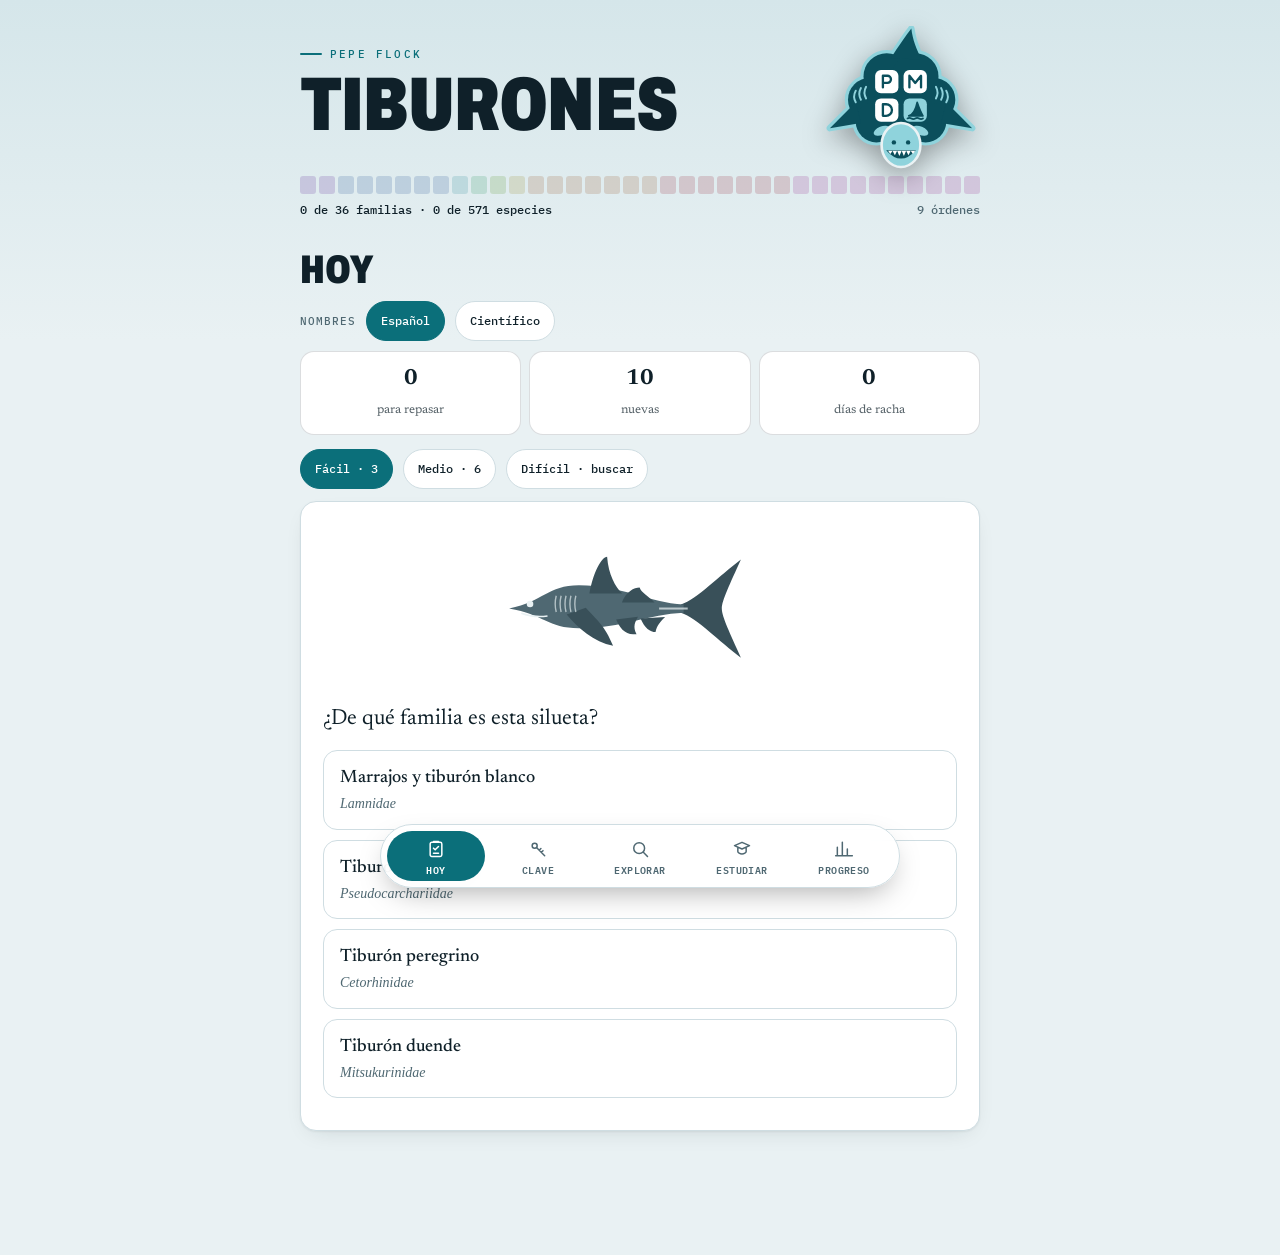
==== commit c2da9bed: "Logo: oveja tiburón (sin fondo en la web) Co-Authored-By: Claude Sonnet 5.5 <noreply@anthropic.com>" ====
--- a/index.html
+++ b/index.html
@@ -15,7 +15,7 @@
 <div class="wrap">
   <header class="top">
     <div class="hero"><div><div class="kick">Pepe Flock</div>
-    <h1>Tiburones</h1></div><img class="logo" src="img/icon.svg" alt="Logo Pepe Flock: oveja PMD con aleta de tiburón" width="160" height="160"></div>
+    <h1>Tiburones</h1></div><img class="logo" src="img/logo.svg" alt="Logo Pepe Flock: oveja tiburón" width="160" height="160"></div>
     <div class="strip" id="strip" aria-hidden="true"></div>
     <div class="prog"><span id="pc"></span><span id="pt"></span></div>
   </header>
--- a/css/app.css
+++ b/css/app.css
@@ -142,7 +142,7 @@
 .shots img{display:block;width:100%;height:90px;object-fit:cover;border-radius:10px;background:var(--line)}
 
 .hero{display:flex;align-items:center;justify-content:space-between;gap:14px}
-.logo{width:clamp(110px,32vw,170px);height:auto;flex:none;border-radius:22%;box-shadow:0 14px 30px -12px rgba(0,0,0,.45)}
+.logo{width:clamp(96px,28vw,150px);height:auto;flex:none;margin-right:4px;filter:drop-shadow(0 8px 14px rgba(0,0,0,.35))}
 
 /* aprendizaje visual */
 .pgrid{display:grid;grid-template-columns:1fr 1fr;gap:10px;margin-bottom:6px}
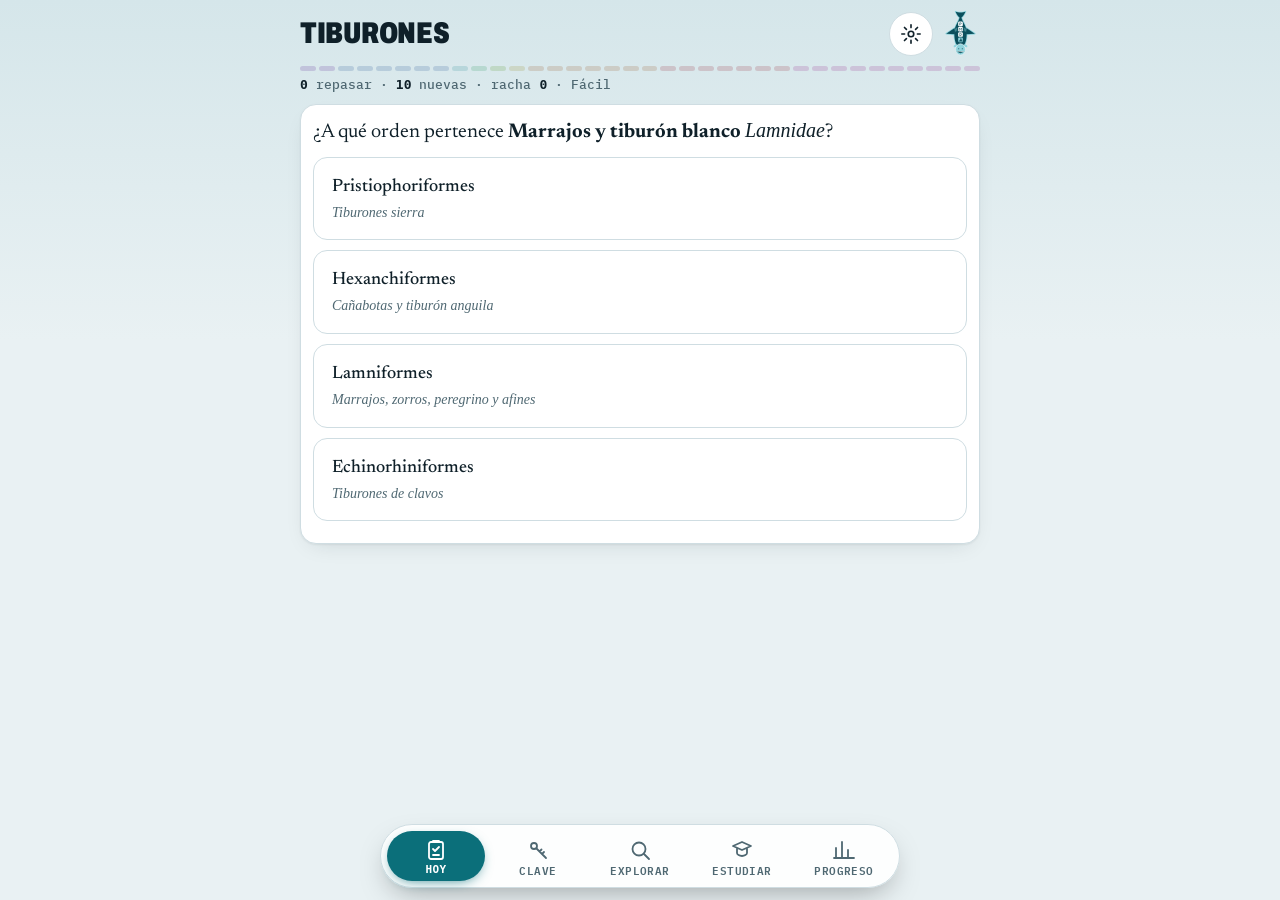
==== commit 7081ae19: "Diseño: cabecera compacta, foto grande, ajustes, avance automático con animación y selector de modos" ====
--- a/index.html
+++ b/index.html
@@ -15,7 +15,7 @@
 <div class="wrap">
   <header class="top">
     <div class="hero"><div><div class="kick">Pepe Flock</div>
-    <h1>Tiburones</h1></div><img class="logo" src="img/logo.svg" alt="Logo Pepe Flock: oveja tiburón" width="160" height="160"></div>
+    <h1>Tiburones</h1></div><div class="hr"><button id="gear" class="gear" aria-label="Ajustes" data-settings="1"><svg viewBox="0 0 24 24" aria-hidden="true"><circle cx="12" cy="12" r="3"/><path d="M12 2v3M12 19v3M2 12h3M19 12h3M4.9 4.9l2.1 2.1M17 17l2.1 2.1M4.9 19.1L7 17M17 7l2.1-2.1"/></svg></button><img class="logo" src="img/logo.svg" alt="Logo Pepe Flock: tiburón oveja" width="160" height="160"></div></div>
     <div class="strip" id="strip" aria-hidden="true"></div>
     <div class="prog"><span id="pc"></span><span id="pt"></span></div>
   </header>
--- a/css/app.css
+++ b/css/app.css
@@ -142,7 +142,7 @@
 .shots img{display:block;width:100%;height:90px;object-fit:cover;border-radius:10px;background:var(--line)}
 
 .hero{display:flex;align-items:center;justify-content:space-between;gap:14px}
-.logo{width:clamp(96px,28vw,150px);height:auto;flex:none;margin-right:4px;filter:drop-shadow(0 8px 14px rgba(0,0,0,.35))}
+.logo{height:clamp(110px,30vw,150px);width:auto;flex:none;margin-right:4px;filter:drop-shadow(0 8px 14px rgba(0,0,0,.35))}
 
 /* aprendizaje visual */
 .pgrid{display:grid;grid-template-columns:1fr 1fr;gap:10px;margin-bottom:6px}
@@ -177,3 +177,30 @@
 .obar>div{height:10px;background:color-mix(in srgb,currentColor 12%,transparent);border-radius:6px;overflow:hidden}
 .obar i{display:block;height:100%;background:hsl(var(--h,200) 60% 50%)}
 .obar b{text-align:right;font-size:12px}
+
+/* ===== diseño: pantalla de pregunta, ajustes, nav ===== */
+.hr{display:flex;align-items:center;gap:8px}
+.gear{width:44px;height:44px;border-radius:50%;border:1.5px solid var(--line);background:var(--card);color:var(--ink);display:grid;place-items:center;cursor:pointer;flex:none}
+.gear svg{width:22px;height:22px;stroke:currentColor;fill:none;stroke-width:1.8;stroke-linecap:round}
+.sel{min-height:44px;padding:0 12px;border-radius:12px;border:1.5px solid var(--line);background:var(--card);color:var(--ink);font:inherit;font-size:16px}
+.stline{margin:0 0 10px;font:500 13px/1.3 var(--f-mono);color:var(--mute)}.stline b{color:var(--ink)}
+.set{margin-bottom:16px}
+body.compact .top{padding-block:10px 6px}
+body.compact .kick{display:none}
+body.compact h1{font-size:30px;margin:0}
+body.compact .logo{height:48px;margin:0;filter:none}
+body.compact .prog{display:none}
+body.compact .strip{height:5px;margin-top:8px}
+body.compact main h2{display:none}
+.qcard{padding:12px}
+.qcard .big{max-height:min(52vh,420px);height:auto;aspect-ratio:4/3;object-fit:cover;margin-bottom:12px}
+.qcard .q{font-size:20px;margin-bottom:12px}
+.opt{padding:16px 18px;font-size:18px;min-height:56px}
+.opt.ok{animation:pop .35s ease}
+.opt.bad{animation:shake .38s ease}
+@keyframes pop{0%{transform:scale(1)}50%{transform:scale(1.03)}100%{transform:scale(1)}}
+@keyframes shake{0%,100%{transform:translateX(0)}20%{transform:translateX(-7px)}40%{transform:translateX(7px)}60%{transform:translateX(-5px)}80%{transform:translateX(4px)}}
+@media (prefers-reduced-motion:reduce){.opt.ok,.opt.bad{animation:none}}
+nav button{font-size:11px;gap:2px}
+nav button svg{width:24px;height:24px}
+nav button[aria-current="page"]{font-weight:700;box-shadow:0 4px 14px -6px var(--acc)}
